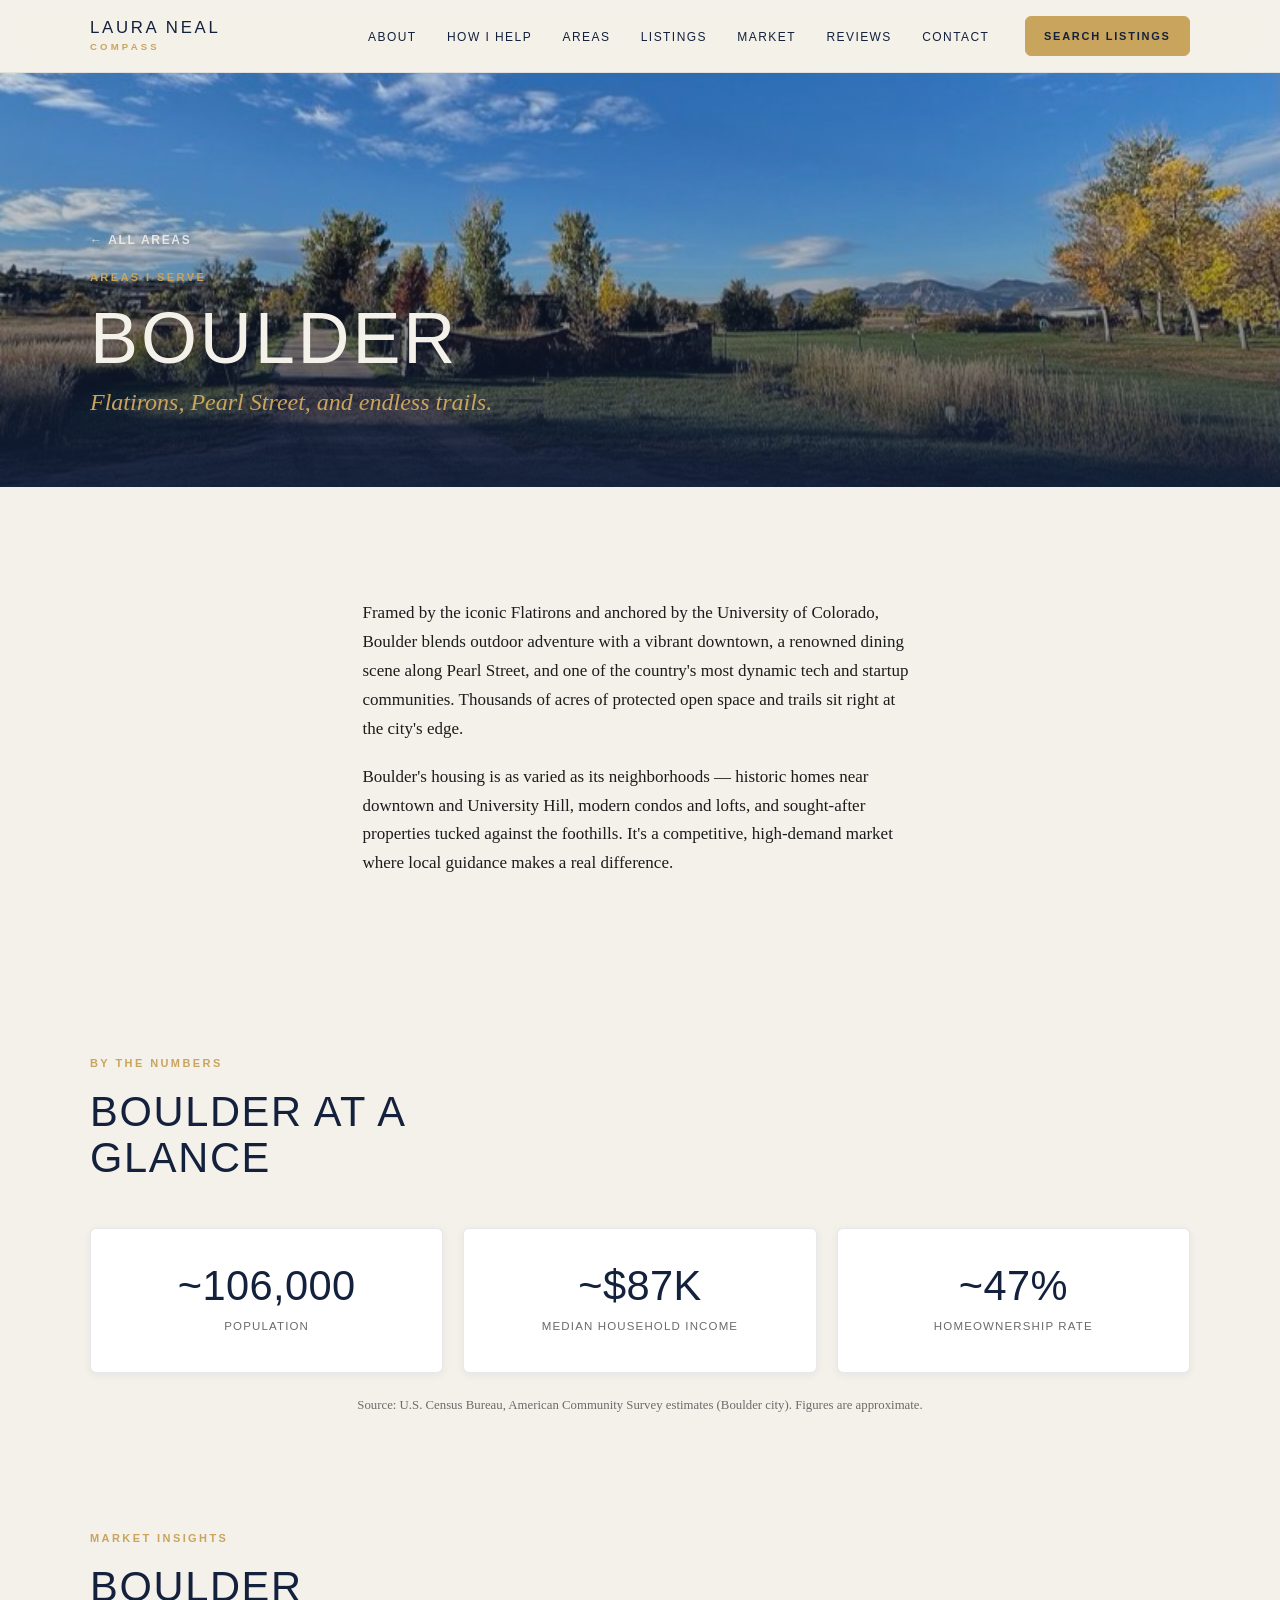
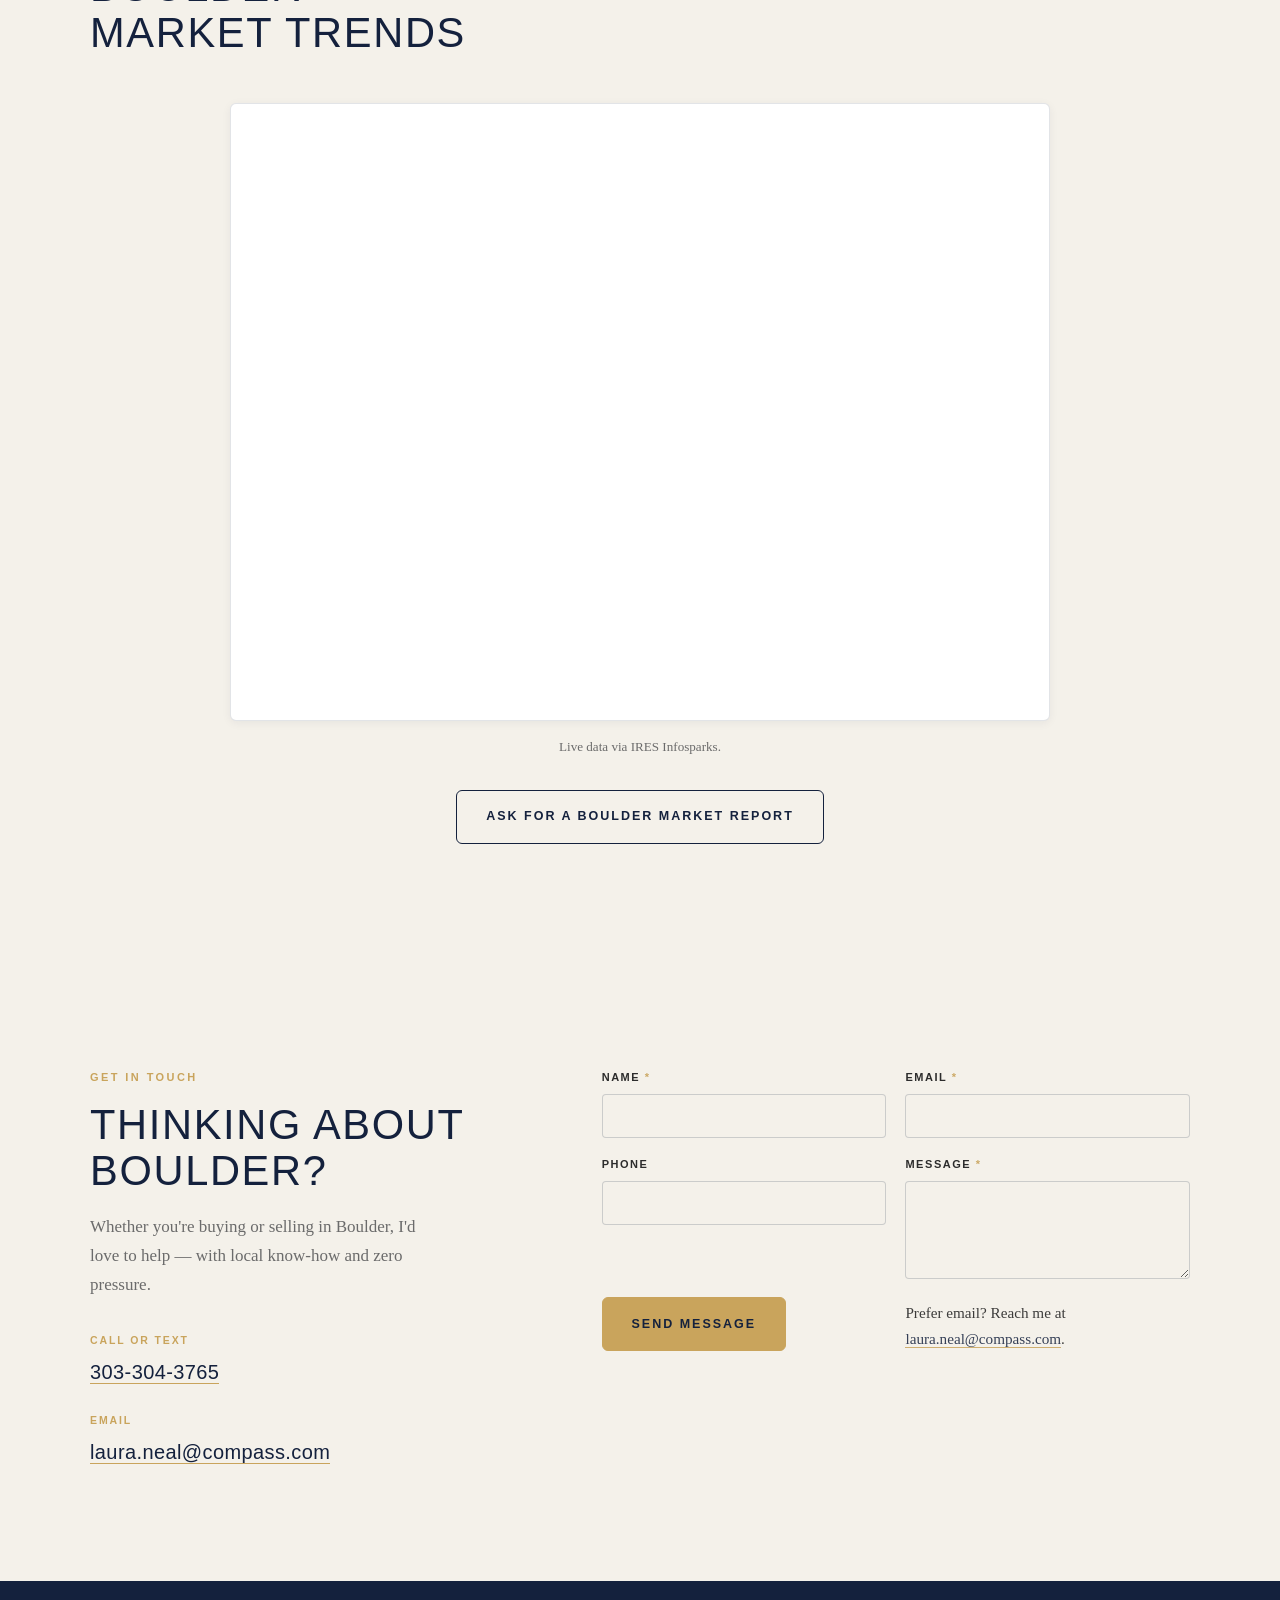
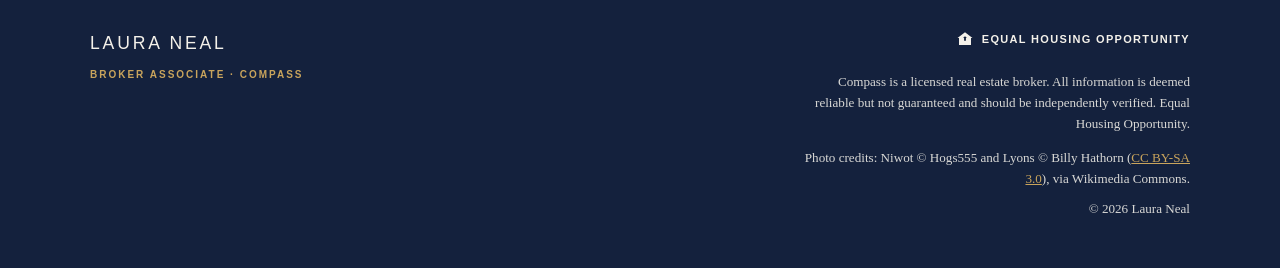
==== boulder.html @ e4d9fbd0 "feat: add Boulder/Lyons/Longmont area pages + wire cards + live charts - Niwot/Boulder/Lyons/Longmon" ====
<!DOCTYPE html>
<html lang="en">
<head>
  <meta charset="UTF-8">
  <meta name="viewport" content="width=device-width, initial-scale=1.0">
  <title>Boulder, Colorado Homes &amp; Market — Laura Neal · Compass</title>
  <meta name="description" content="Living in Boulder, CO: the Flatirons, Pearl Street, CU, and endless trails. Area overview, local stats, and market trends from Laura Neal, Broker Associate at Compass.">
  <link rel="canonical" href="https://lauranealhomes.com/boulder.html">

  <meta property="og:type" content="website">
  <meta property="og:url" content="https://lauranealhomes.com/boulder.html">
  <meta property="og:title" content="Boulder, Colorado Homes &amp; Market — Laura Neal · Compass">
  <meta property="og:description" content="Area overview, local stats, and market trends for Boulder, CO — with Laura Neal, Broker Associate at Compass.">
  <meta property="og:image" content="https://lauranealhomes.com/assets/area-boulder.jpg">
  <meta name="twitter:card" content="summary_large_image">
  <meta name="twitter:title" content="Boulder, Colorado Homes &amp; Market — Laura Neal">
  <meta name="twitter:image" content="https://lauranealhomes.com/assets/area-boulder.jpg">

  <link rel="icon" href="data:image/svg+xml,%3Csvg xmlns='http://www.w3.org/2000/svg' viewBox='0 0 32 32'%3E%3Crect width='32' height='32' rx='6' fill='%2314213d'/%3E%3Ctext x='16' y='22' font-family='Helvetica,Arial,sans-serif' font-size='15' font-weight='600' fill='%23c9a45c' text-anchor='middle'%3ELN%3C/text%3E%3C/svg%3E">
  <link rel="stylesheet" href="css/styles.css">
</head>
<body>

  <a class="skip-link" href="#main">Skip to content</a>

  <header class="site-header" id="top">
    <div class="container header-inner">
      <a href="index.html" class="wordmark" aria-label="Laura Neal — home">
        <span class="wordmark-main">Laura Neal</span>
        <span class="wordmark-sub">Compass</span>
      </a>
      <nav class="nav" id="primary-nav" aria-label="Primary">
        <ul class="nav-list">
          <li><a href="index.html#about">About</a></li>
          <li><a href="index.html#help">How I Help</a></li>
          <li><a href="index.html#areas">Areas</a></li>
          <li><a href="index.html#listings">Listings</a></li>
          <li><a href="index.html#market">Market</a></li>
          <li><a href="index.html#reviews">Reviews</a></li>
          <li><a href="#contact">Contact</a></li>
        </ul>
        <a class="btn btn-sm nav-cta" href="https://www.compass.com/agents/laura-neal/" target="_blank" rel="noopener">Search Listings</a>
      </nav>
      <button class="nav-toggle" aria-label="Menu" aria-expanded="false" aria-controls="primary-nav">
        <span class="nav-toggle-bar"></span><span class="nav-toggle-bar"></span><span class="nav-toggle-bar"></span>
      </button>
    </div>
  </header>

  <main id="main">

    <section class="area-hero">
      <img class="area-hero-photo" src="assets/area-boulder.jpg" alt="" decoding="async" fetchpriority="high">
      <div class="container area-hero-inner">
        <a class="area-back" href="index.html#areas"><span aria-hidden="true">←</span> All areas</a>
        <p class="eyebrow">Areas I Serve</p>
        <h1 class="area-title">Boulder</h1>
        <p class="area-tagline">Flatirons, Pearl Street, and endless trails.</p>
      </div>
    </section>

    <section class="section area-about">
      <div class="container area-about-inner">
        <p>Framed by the iconic Flatirons and anchored by the University of Colorado, Boulder blends outdoor adventure with a vibrant downtown, a renowned dining scene along Pearl Street, and one of the country's most dynamic tech and startup communities. Thousands of acres of protected open space and trails sit right at the city's edge.</p>
        <p>Boulder's housing is as varied as its neighborhoods — historic homes near downtown and University Hill, modern condos and lofts, and sought-after properties tucked against the foothills. It's a competitive, high-demand market where local guidance makes a real difference.</p>
      </div>
    </section>

    <section class="section area-stats-section">
      <div class="container">
        <div class="section-head reveal">
          <p class="eyebrow">By the Numbers</p>
          <h2 class="section-title">Boulder at a glance</h2>
        </div>
        <div class="area-stats reveal">
          <div class="stat-tile"><span class="stat-num">~106,000</span><span class="stat-label">Population</span></div>
          <div class="stat-tile"><span class="stat-num">~$87K</span><span class="stat-label">Median household income</span></div>
          <div class="stat-tile"><span class="stat-num">~47%</span><span class="stat-label">Homeownership rate</span></div>
        </div>
        <p class="area-source">Source: U.S. Census Bureau, American Community Survey estimates (Boulder city). Figures are approximate.</p>
      </div>
    </section>

    <section class="section market area-market">
      <div class="container">
        <div class="section-head reveal">
          <p class="eyebrow">Market Insights</p>
          <h2 class="section-title">Boulder market trends</h2>
        </div>
        <div class="market-embed reveal">
          <div class="market-frame">
            <iframe src="https://ires.stats.10kresearch.com/infoserv/s-v1/GE3i-E0o?w=800&h=600" title="Boulder market trends — IRES Infosparks" width="800" height="600" loading="lazy"></iframe>
          </div>
        </div>
        <p class="market-source">Live data via IRES Infosparks.</p>
        <div class="market-cta reveal">
          <a class="btn btn-ghost" href="#contact">Ask for a Boulder market report</a>
        </div>
      </div>
    </section>

    <section class="section contact" id="contact">
      <div class="container contact-grid">
        <div class="contact-info reveal">
          <p class="eyebrow">Get In Touch</p>
          <h2 class="section-title">Thinking about Boulder?</h2>
          <p class="contact-blurb">Whether you're buying or selling in Boulder, I'd love to help — with local know-how and zero pressure.</p>
          <ul class="contact-list">
            <li><span class="contact-label">Call or text</span><a class="contact-value" href="tel:303-304-3765">303-304-3765</a></li>
            <li><span class="contact-label">Email</span><a class="contact-value" href="mailto:laura.neal@compass.com">laura.neal@compass.com</a></li>
          </ul>
        </div>
        <form class="form contact-form reveal" action="https://api.web3forms.com/submit" method="POST" data-enhance style="--reveal-delay:120ms">
          <input type="hidden" name="access_key" value="003801b2-cacf-47a3-b7a9-e14892cac6a2">
          <input type="hidden" name="subject" value="New contact (Boulder page) — laura-neal site">
          <input type="hidden" name="from_name" value="Laura Neal Website">
          <input type="hidden" name="area" value="Boulder">
          <input type="checkbox" name="botcheck" class="hp" tabindex="-1" autocomplete="off" aria-hidden="true">
          <div class="field"><label for="c-name">Name <span class="req">*</span></label><input id="c-name" name="name" type="text" required aria-required="true" autocomplete="name"></div>
          <div class="field"><label for="c-email">Email <span class="req">*</span></label><input id="c-email" name="email" type="email" required aria-required="true" autocomplete="email"></div>
          <div class="field"><label for="c-phone">Phone</label><input id="c-phone" name="phone" type="tel" autocomplete="tel"></div>
          <div class="field"><label for="c-message">Message <span class="req">*</span></label><textarea id="c-message" name="message" rows="4" required aria-required="true"></textarea></div>
          <div class="form-foot"><button class="btn" type="submit">Send Message</button><p class="form-status" role="status" aria-live="polite"></p></div>
          <p class="form-fallback">Prefer email? Reach me at <a href="mailto:laura.neal@compass.com">laura.neal@compass.com</a>.</p>
        </form>
      </div>
    </section>

  </main>

  <footer class="site-footer">
    <div class="container footer-inner">
      <div class="footer-brand">
        <span class="footer-name">Laura Neal</span>
        <span class="footer-title">Broker Associate · Compass</span>
      </div>
      <div class="footer-meta">
        <p class="footer-disclosure">
          <span class="eho" role="img" aria-label="Equal Housing Opportunity">
            <svg viewBox="0 0 24 24" width="18" height="18" aria-hidden="true" focusable="false">
              <path fill="currentColor" d="M12 3 2 10.5h2V20h16v-9.5h2L12 3Zm0 5.2 2.6 2.6h-1.4v3.4h-2.4v-3.4H9.4L12 8.2Z"/>
            </svg>
            Equal Housing Opportunity
          </span>
        </p>
        <p class="footer-fine">Compass is a licensed real estate broker. All information is deemed reliable but not guaranteed and should be independently verified. Equal Housing Opportunity.</p>
        <p class="footer-fine footer-credit">Photo credits: Niwot © Hogs555 and Lyons © Billy Hathorn (<a href="https://creativecommons.org/licenses/by-sa/3.0/" target="_blank" rel="noopener">CC BY-SA 3.0</a>), via Wikimedia Commons.</p>
        <p class="footer-copy">© 2026 Laura Neal</p>
      </div>
    </div>
  </footer>

  <script src="js/main.js"></script>
</body>
</html>
---- css/styles.css ----
/* =====================================================================
   Laura Neal — Broker Associate, Compass
   Modern Editorial: deep navy + gold, warm cream, airy whitespace.
   Single-page stylesheet. Organized by: tokens / base / layout /
   components / sections / responsive.
   ===================================================================== */

/* ---------- TOKENS ---------- */
:root {
  --navy:#14213d; --navy-2:#2d4263; --gold:#c9a45c; --cream:#f4f1ea;
  --ink:#1c1c1c; --muted:#6b6b6b; --white:#ffffff;
  --font-head:'Helvetica Neue',Arial,sans-serif; /* headings: uppercase, light/medium */
  --font-body:Georgia,'Times New Roman',serif;    /* body + serif accents */
  --h1:clamp(2.4rem,6vw,4rem); --h2:clamp(1.8rem,4vw,2.6rem); --h3:1.25rem; --body:1.0625rem;
  --space-section:clamp(4rem,9vw,7rem); --maxw:1140px; --radius:6px;
  --header-h:72px;
  --shadow-sm:0 2px 10px rgba(20,33,61,.06);
  --shadow-md:0 18px 50px -18px rgba(20,33,61,.35);
}

/* ---------- RESET / BASE ---------- */
*,*::before,*::after { box-sizing:border-box; }
* { margin:0; }
@media (prefers-reduced-motion: no-preference) {
  html { scroll-behavior:smooth; }
}
html { scroll-padding-top:calc(var(--header-h) + 12px); }
body {
  font-family:var(--font-body);
  font-size:var(--body);
  line-height:1.7;
  color:var(--ink);
  background:var(--cream);
  -webkit-font-smoothing:antialiased;
  text-rendering:optimizeLegibility;
}
img { display:block; max-width:100%; height:auto; }
a { color:inherit; }
button { font:inherit; cursor:pointer; }

/* ---------- ACCESSIBILITY: skip link + focus ---------- */
/* Skip link: visually hidden until focused, then pinned top-left. */
.skip-link {
  position:absolute; top:.5rem; left:.5rem; z-index:1000;
  background:var(--navy); color:var(--cream);
  font-family:var(--font-head); font-size:12px; letter-spacing:.12em;
  text-transform:uppercase; font-weight:600; text-decoration:none;
  padding:.7rem 1.1rem; border-radius:var(--radius);
  border:2px solid var(--gold);
  transform:translateY(-150%); transition:transform .2s ease;
}
.skip-link:focus { transform:translateY(0); }

/* Clear, consistent focus ring on all interactive elements. */
a:focus-visible,
button:focus-visible,
input:focus-visible,
textarea:focus-visible,
.btn:focus-visible {
  outline:3px solid var(--gold);
  outline-offset:3px;
  border-radius:var(--radius);
}
/* On the navy hero/bands a gold ring can be low-contrast against gold buttons;
   keep the gold ring but add a navy inner edge for separation on light controls. */
.band input:focus-visible,
.band textarea:focus-visible { outline-offset:2px; box-shadow:0 0 0 2px var(--navy); }

/* ---------- LAYOUT HELPERS ---------- */
.container { max-width:var(--maxw); margin-inline:auto; padding-inline:1.25rem; }
.section { padding-block:var(--space-section); }
.band { background:var(--navy); color:var(--cream); }

/* ---------- TYPOGRAPHY ---------- */
.eyebrow {
  font-family:var(--font-head);
  font-size:11px; letter-spacing:.22em; text-transform:uppercase;
  color:var(--gold); font-weight:600; margin-bottom:1rem;
}
.section-title {
  font-family:var(--font-head);
  font-weight:300; line-height:1.1;
  font-size:var(--h2); letter-spacing:.04em; text-transform:uppercase;
  color:var(--navy);
}
.band .section-title { color:var(--cream); }
.section-head { max-width:46ch; margin-bottom:clamp(2rem,4vw,3rem); }

.text-link {
  font-family:var(--font-head);
  font-size:12px; letter-spacing:.14em; text-transform:uppercase;
  font-weight:600; color:var(--navy); text-decoration:none;
  display:inline-flex; align-items:center; gap:.5rem;
  border-bottom:1px solid var(--gold); padding-bottom:3px;
  transition:gap .25s ease, color .25s ease;
}
.text-link:hover { gap:.85rem; color:var(--gold); }
.band .text-link { color:var(--cream); border-bottom-color:var(--cream); }

/* ---------- BUTTONS ---------- */
.btn {
  display:inline-block;
  font-family:var(--font-head);
  font-size:12.5px; letter-spacing:.16em; text-transform:uppercase; font-weight:600;
  background:var(--gold); color:var(--navy);
  padding:.95rem 1.8rem; border:1px solid var(--gold);
  border-radius:var(--radius); text-decoration:none;
  transition:transform .2s ease, box-shadow .25s ease, background .25s ease;
}
.btn:hover { transform:translateY(-2px); box-shadow:0 12px 28px -10px rgba(201,164,92,.6); }
.btn-sm { padding:.6rem 1.15rem; font-size:11px; }
.btn-ghost {
  background:transparent; color:var(--navy); border:1px solid var(--navy);
}
.btn-ghost:hover { background:var(--navy); color:var(--cream); box-shadow:none; }
.btn-ghost-light { color:var(--cream); border-color:rgba(244,241,234,.55); }
.btn-ghost-light:hover { background:var(--cream); color:var(--navy); border-color:var(--cream); }

/* ---------- MEDIA PLACEHOLDERS ---------- */
/* Tasteful navy/gold gradient blocks with a label; swap for real <img>.
   Containers below carry explicit aspect-ratio (hero is inset:0; portrait 4/5;
   listing 3/2) so swapped-in images inherit dimensions and cause no layout shift.
   When adding real below-the-fold imgs (headshot, listing photos), include
   loading="lazy" decoding="async" plus width/height (or rely on these ratios).
   The hero image is above the fold — leave it eager (no lazy). */
.media-label {
  font-family:var(--font-head);
  font-size:10.5px; letter-spacing:.2em; text-transform:uppercase;
  color:rgba(244,241,234,.65);
}
.hero-media, .portrait-placeholder, .listing-media {
  background:
    radial-gradient(120% 120% at 80% 0%, rgba(201,164,92,.28), transparent 55%),
    linear-gradient(150deg, var(--navy) 0%, var(--navy-2) 100%);
  display:flex; align-items:center; justify-content:center;
  position:relative; overflow:hidden;
}
/* subtle grid texture on placeholders */
.hero-media::after, .portrait-placeholder::after, .listing-media::after {
  content:""; position:absolute; inset:0; opacity:.5;
  background-image:
    linear-gradient(rgba(244,241,234,.045) 1px, transparent 1px),
    linear-gradient(90deg, rgba(244,241,234,.045) 1px, transparent 1px);
  background-size:42px 42px;
  pointer-events:none;
}

/* =====================================================================
   HEADER / NAV
   ===================================================================== */
.site-header {
  position:sticky; top:0; z-index:100;
  background:rgba(244,241,234,.88);
  backdrop-filter:saturate(140%) blur(10px);
  border-bottom:1px solid rgba(20,33,61,.08);
}
.header-inner {
  display:flex; align-items:center; justify-content:space-between;
  min-height:var(--header-h);
}
.wordmark { text-decoration:none; display:flex; flex-direction:column; line-height:1; }
.wordmark-main {
  font-family:var(--font-head); font-weight:500;
  letter-spacing:.16em; text-transform:uppercase; color:var(--navy);
  font-size:1.05rem;
}
.wordmark-sub {
  font-family:var(--font-head); font-size:9.5px; letter-spacing:.34em;
  text-transform:uppercase; color:var(--gold); margin-top:5px; font-weight:600;
}
.nav { display:flex; align-items:center; gap:2.2rem; }
.nav-list { list-style:none; display:flex; gap:1.9rem; padding:0; }
.nav-list a {
  font-family:var(--font-head);
  font-size:12px; letter-spacing:.12em; text-transform:uppercase; font-weight:500;
  color:var(--navy); text-decoration:none; position:relative; padding-bottom:4px;
}
.nav-list a::after {
  content:""; position:absolute; left:0; bottom:0; height:1.5px; width:0;
  background:var(--gold); transition:width .28s ease;
}
.nav-list a:hover::after { width:100%; }

.nav-toggle {
  display:none; background:none; border:0; padding:8px;
  width:42px; height:42px; flex-direction:column; gap:5px;
  align-items:center; justify-content:center;
}
.nav-toggle-bar {
  display:block; width:24px; height:2px; background:var(--navy);
  transition:transform .3s ease, opacity .2s ease;
}
.nav-toggle[aria-expanded="true"] .nav-toggle-bar:nth-child(1) { transform:translateY(7px) rotate(45deg); }
.nav-toggle[aria-expanded="true"] .nav-toggle-bar:nth-child(2) { opacity:0; }
.nav-toggle[aria-expanded="true"] .nav-toggle-bar:nth-child(3) { transform:translateY(-7px) rotate(-45deg); }

/* =====================================================================
   HERO
   ===================================================================== */
.hero {
  position:relative; min-height:80vh;
  display:grid; grid-template-columns:minmax(0,1fr); align-items:center; /* full-width column → copy aligns to the site gutter */
  background:var(--navy); color:var(--cream); overflow:hidden;
}
.hero-media { position:absolute; inset:0; }
.hero-media .media-label { position:absolute; bottom:1.25rem; right:1.5rem; }
.hero-photo { position:absolute; inset:0; width:100%; height:100%; object-fit:cover; }
.hero::before { /* readability overlay: dark band on the left behind the text, fading
                   to clear on the right so the photo shows; subtle base for the scroll cue. */
  content:""; position:absolute; inset:0; z-index:1;
  background:
    linear-gradient(0deg, rgba(20,33,61,.40) 0%, rgba(20,33,61,0) 26%),
    linear-gradient(90deg, rgba(20,33,61,.84) 0%, rgba(20,33,61,.56) 30%, rgba(20,33,61,.20) 58%, rgba(20,33,61,0) 86%);
}
/* Full-width centered container (aligns hero copy to the same left gutter as the
   rest of the site); the copy itself is capped and left-aligned. */
.hero-inner { position:relative; z-index:2; width:100%; padding-block:clamp(5rem,12vh,8rem); }
.hero-inner > * { max-width:600px; }
.hero-title {
  font-family:var(--font-head); font-weight:300;
  font-size:var(--h1); letter-spacing:.05em; text-transform:uppercase;
  line-height:1; margin:.4rem 0 1.4rem;
}
.hero-tagline {
  font-family:var(--font-body); font-style:italic;
  font-size:clamp(1.25rem,2.6vw,1.7rem); color:var(--gold);
  line-height:1.35; max-width:30ch; position:relative; padding-top:1.4rem;
}
.hero-tagline::before {
  content:""; position:absolute; top:0; left:0; width:56px; height:2px; background:var(--gold);
}
.hero-sub { margin:1.5rem 0 2.4rem; max-width:48ch; color:rgba(244,241,234,.86); }
.hero-actions { display:flex; flex-wrap:wrap; gap:1rem; }

/* =====================================================================
   ABOUT
   ===================================================================== */
.about-grid {
  display:grid; grid-template-columns:0.85fr 1.15fr; gap:clamp(2rem,6vw,5rem);
  align-items:center;
}
.about-portrait { position:relative; }
.portrait-placeholder {
  aspect-ratio:4/5; width:100%; border-radius:var(--radius);
}
.portrait-placeholder .media-label { position:relative; z-index:1; }
.portrait-photo { display:block; aspect-ratio:4/5; width:100%; object-fit:cover; object-position:center top; border-radius:var(--radius); }
/* gold frame accent */
.about-portrait::before {
  content:""; position:absolute; inset:auto -14px -14px auto;
  width:60%; height:60%; border:1px solid var(--gold); border-radius:var(--radius);
  z-index:-1;
}
.about-text p:not(.eyebrow) { color:var(--ink); max-width:60ch; margin-top:1.2rem; }
.about-text .section-title { margin-bottom:.6rem; }

/* =====================================================================
   HOW I HELP
   ===================================================================== */
.help-grid {
  display:grid; grid-template-columns:repeat(2,1fr); gap:1.5rem;
}
.help-card {
  background:var(--white); border:1px solid rgba(20,33,61,.08);
  border-radius:var(--radius); padding:clamp(2rem,4vw,3rem);
  position:relative; box-shadow:var(--shadow-sm);
  transition:transform .25s ease, box-shadow .3s ease;
  border-top:3px solid var(--gold);
}
.help-card:hover { transform:translateY(-4px); box-shadow:var(--shadow-md); }
.help-num {
  font-family:var(--font-head); font-size:13px; letter-spacing:.2em;
  color:var(--gold); font-weight:700;
}
.help-card-title {
  font-family:var(--font-head); font-weight:400; font-size:1.4rem;
  letter-spacing:.05em; text-transform:uppercase; color:var(--navy);
  margin:.6rem 0 .9rem;
}
.help-card p { color:var(--muted); margin-bottom:1.6rem; }

/* =====================================================================
   FEATURED LISTINGS
   ===================================================================== */
.listing-card {
  background:var(--white); border-radius:var(--radius); overflow:hidden;
  border:1px solid rgba(20,33,61,.08); box-shadow:var(--shadow-sm);
  transition:transform .25s ease, box-shadow .3s ease;
}
.listing-card:hover { transform:translateY(-6px); box-shadow:var(--shadow-md); }
.listing-media { aspect-ratio:3/2; width:100%; }
.listing-media img { position:absolute; inset:0; width:100%; height:100%; object-fit:cover; }
.listing-media .listing-tag {
  position:absolute; top:1rem; left:1rem; z-index:1;
  font-family:var(--font-head); font-size:10px; letter-spacing:.16em;
  text-transform:uppercase; font-weight:600;
  background:var(--gold); color:var(--navy);
  padding:.35rem .7rem; border-radius:3px;
}
.listing-body { padding:1.6rem 1.6rem 1.9rem; }
.listing-price {
  font-family:var(--font-head); font-weight:500; font-size:1.5rem;
  color:var(--navy); letter-spacing:.02em;
}
.listing-address { color:var(--muted); margin:.3rem 0 .55rem; }
.listing-specs {
  font-family:var(--font-head); font-size:11.5px; letter-spacing:.1em;
  text-transform:uppercase; color:var(--navy); font-weight:500; margin-bottom:.55rem;
}
.listing-note { color:var(--muted); font-size:.95rem; margin-bottom:1.3rem; }
.listings-cta { text-align:center; margin-top:3rem; }

/* =====================================================================
   MARKET INSIGHTS
   ===================================================================== */
/* Frame holding the live Infosparks iframe. Native chart is 800x600 (4:3);
   it caps at that on desktop and scales down proportionally on smaller screens. */
.market-embed {
  max-width:820px; margin-inline:auto; padding:8px;
  border:1px solid rgba(20,33,61,.12); border-radius:var(--radius);
  background:var(--white); box-shadow:var(--shadow-sm);
}
/* Holds the fixed-size chart and reserves a 4:3 box; JS scales the iframe to fit. */
.market-frame {
  position:relative; width:100%; max-width:800px; margin-inline:auto;
  aspect-ratio:4 / 3; overflow:hidden;
}
.market-frame iframe {
  position:absolute; top:0; left:0; width:800px; height:600px; border:0;
  transform-origin:top left;
}
.market-source {
  text-align:center; color:var(--muted); font-size:.82rem; margin-top:.9rem;
}
.market-cta { text-align:center; margin-top:2rem; }

/* =====================================================================
   VALUATION BAND
   ===================================================================== */
.valuation-inner {
  display:grid; grid-template-columns:1fr 1fr; gap:clamp(2.5rem,6vw,5rem);
  align-items:start;
}
.valuation-head { max-width:42ch; }
.valuation-lead { color:rgba(244,241,234,.85); margin-top:1.2rem; }

/* ---------- FORMS (shared) ---------- */
.form { display:grid; grid-template-columns:1fr 1fr; gap:1.1rem 1.2rem; }
.field { display:flex; flex-direction:column; gap:.45rem; }
.field-full { grid-column:1 / -1; }
.field label {
  font-family:var(--font-head); font-size:11px; letter-spacing:.14em;
  text-transform:uppercase; font-weight:600; color:inherit; opacity:.92;
}
.field .req { color:var(--gold); }
.field input, .field textarea {
  font-family:var(--font-body); font-size:1rem; color:var(--ink);
  background:var(--cream); border:1px solid rgba(20,33,61,.18);
  border-radius:4px; padding:.75rem .85rem; width:100%;
  transition:border-color .2s ease, box-shadow .2s ease;
}
.band .field input, .band .field textarea {
  background:rgba(244,241,234,.96);
}
.field input:focus, .field textarea:focus {
  outline:none; border-color:var(--gold);
  box-shadow:0 0 0 3px rgba(201,164,92,.25);
}
.field textarea { resize:vertical; }
.form-foot { display:flex; align-items:center; gap:1.2rem; flex-wrap:wrap; }
.hp { position:absolute !important; left:-9999px !important; width:1px; height:1px; overflow:hidden; } /* spam honeypot — keep off-screen */
.footer-credit { font-size:.72rem; margin-top:.5rem; }
.footer-credit a { color:var(--gold); text-decoration:underline; }
.form-status { font-style:italic; color:inherit; opacity:.9; }
.form-fallback { font-size:.95rem; opacity:.85; margin-top:.2rem; }
.form-fallback a { color:var(--gold); }
.contact-form .form-fallback a { color:var(--navy); border-bottom:1px solid var(--gold); text-decoration:none; }

/* =====================================================================
   REVIEWS
   ===================================================================== */
.reviews { background:var(--white); }
.reviews-list { list-style:none; padding:0; display:grid; gap:1.5rem;
  grid-template-columns:repeat(auto-fit, minmax(320px,1fr)); }
.review-card {
  background:var(--cream); border-radius:var(--radius);
  padding:clamp(2rem,4vw,3rem); border-left:3px solid var(--gold);
  position:relative;
}
.review-card::before {
  content:"\201C"; position:absolute; top:-.1em; right:.4rem;
  font-family:Georgia,serif; font-size:6rem; color:rgba(201,164,92,.25); line-height:1;
}
.stars { color:var(--gold); font-size:1.05rem; letter-spacing:.18em; margin-bottom:1.2rem; }
.review-quote {
  font-family:var(--font-body); font-style:italic; font-size:1.2rem;
  line-height:1.6; color:var(--navy); max-width:54ch;
}
.review-author {
  font-family:var(--font-head); font-size:12px; letter-spacing:.12em;
  text-transform:uppercase; font-weight:600; color:var(--ink); margin-top:1.4rem;
}
.review-role { color:var(--muted); font-weight:400; letter-spacing:.08em; }
.reviews-cta { margin-top:2.5rem; }

/* =====================================================================
   CONTACT
   ===================================================================== */
.contact { background:var(--cream); }
.contact-grid {
  display:grid; grid-template-columns:0.85fr 1.15fr; gap:clamp(2.5rem,6vw,5rem);
  align-items:start;
}
.contact-blurb { color:var(--muted); margin:1.2rem 0 2rem; max-width:40ch; }
.contact-list { list-style:none; padding:0; display:grid; gap:1.4rem; }
.contact-label {
  display:block; font-family:var(--font-head); font-size:10.5px;
  letter-spacing:.18em; text-transform:uppercase; color:var(--gold);
  font-weight:600; margin-bottom:.35rem;
}
.contact-value {
  font-family:var(--font-head); font-size:1.25rem; letter-spacing:.02em;
  color:var(--navy); text-decoration:none; font-weight:400;
  border-bottom:1px solid var(--gold);
}
.contact-value:hover { color:var(--gold); }

/* =====================================================================
   FOOTER
   ===================================================================== */
.site-footer { background:var(--navy); color:var(--cream); padding-block:3rem; }
.footer-inner {
  display:flex; justify-content:space-between; gap:2rem; flex-wrap:wrap;
  align-items:flex-start;
}
.footer-name {
  display:block; font-family:var(--font-head); font-weight:500;
  letter-spacing:.16em; text-transform:uppercase; font-size:1.1rem;
}
.footer-title {
  font-family:var(--font-head); font-size:10px; letter-spacing:.2em;
  text-transform:uppercase; color:var(--gold); font-weight:600;
}
.footer-meta { max-width:46ch; text-align:right; }
.eho {
  display:inline-flex; align-items:center; gap:.5rem; color:var(--cream);
  font-family:var(--font-head); font-size:11px; letter-spacing:.12em;
  text-transform:uppercase; font-weight:600;
}
/* Opacity bumped to .88 so cream-on-navy fine print clears WCAG AA at this size. */
.footer-fine { font-size:.82rem; color:rgba(244,241,234,.88); line-height:1.6; margin-top:.8rem; }
.footer-copy { font-size:.82rem; color:rgba(244,241,234,.88); margin-top:.6rem; }

/* =====================================================================
   AREA PAGES (niwot.html, boulder.html, lyons.html, longmont.html)
   ===================================================================== */
.area-hero {
  position:relative; min-height:46vh; display:grid; align-items:end;
  background:var(--navy); color:var(--cream); overflow:hidden;
}
.area-hero-photo { position:absolute; inset:0; width:100%; height:100%; object-fit:cover; }
.area-hero::before {
  content:""; position:absolute; inset:0; z-index:1;
  background:linear-gradient(0deg, rgba(20,33,61,.85) 0%, rgba(20,33,61,.32) 55%, rgba(20,33,61,.15) 100%);
}
.area-hero-inner { position:relative; z-index:2; width:100%; padding-block:clamp(2.5rem,6vw,4rem); }
.area-back {
  display:inline-block; margin-bottom:1.1rem; text-decoration:none;
  font-family:var(--font-head); font-size:12px; letter-spacing:.14em; text-transform:uppercase;
  font-weight:600; color:rgba(244,241,234,.85);
}
.area-back:hover { color:var(--gold); }
.area-title {
  font-family:var(--font-head); font-weight:300; line-height:1;
  font-size:clamp(2.6rem,7vw,4.5rem); letter-spacing:.04em; text-transform:uppercase;
  margin:.2rem 0 .5rem;
}
.area-tagline { font-family:var(--font-body); font-style:italic; font-size:clamp(1.1rem,2.4vw,1.5rem); color:var(--gold); }

.area-about-inner { max-width:70ch; }
.area-about-inner p { margin-bottom:1.2rem; }
.area-about-inner p:last-child { margin-bottom:0; }

.area-stats-section { padding-top:clamp(2.5rem,6vw,4rem); }
.area-stats {
  display:grid; grid-template-columns:repeat(3, 1fr); gap:1.25rem;
}
.stat-tile {
  background:var(--white); border:1px solid rgba(20,33,61,.10); border-radius:var(--radius);
  box-shadow:var(--shadow-sm); padding:clamp(1.5rem,3vw,2.2rem); text-align:center;
}
.stat-num {
  display:block; font-family:var(--font-head); font-weight:500; color:var(--navy);
  font-size:clamp(1.9rem,4vw,2.6rem); letter-spacing:.01em; line-height:1;
}
.stat-label {
  display:block; margin-top:.7rem; color:var(--muted);
  font-family:var(--font-head); font-size:11.5px; letter-spacing:.1em; text-transform:uppercase;
}
.area-source { margin-top:1.4rem; text-align:center; color:var(--muted); font-size:.8rem; }
.area-market { padding-top:0; }

/* Per-area market chart placeholder (until the Infosparks iframe is added) */
.chart-placeholder {
  display:flex; flex-direction:column; align-items:center; justify-content:center;
  text-align:center; gap:.4rem; padding:clamp(2.5rem,6vw,4rem) 1.5rem;
}
.chart-placeholder .market-chart { width:min(380px,75%); height:auto; opacity:.9; margin-bottom:.6rem; }
.chart-placeholder-label {
  font-family:var(--font-head); text-transform:uppercase; letter-spacing:.12em;
  font-size:12.5px; font-weight:600; color:var(--navy);
}
.chart-placeholder-note { color:var(--muted); font-size:.92rem; }

/* =====================================================================
   RESPONSIVE
   ===================================================================== */
@media (max-width:900px) {
  .about-grid, .contact-grid { grid-template-columns:1fr; }
  .valuation-inner { grid-template-columns:1fr; }
  .about-portrait { max-width:420px; }
}

@media (max-width:800px) {
  .nav {
    position:absolute; top:var(--header-h); left:0; right:0;
    flex-direction:column; align-items:stretch; gap:0;
    background:var(--cream); border-bottom:1px solid rgba(20,33,61,.1);
    box-shadow:var(--shadow-md);
    max-height:0; overflow:hidden; opacity:0; visibility:hidden;
    transition:max-height .35s ease, opacity .25s ease, visibility .25s;
  }
  .nav.open { max-height:80vh; opacity:1; visibility:visible; }
  .nav-list { flex-direction:column; gap:0; }
  .nav-list li { border-top:1px solid rgba(20,33,61,.08); }
  .nav-list a { display:block; padding:1.05rem 1.25rem; }
  .nav-list a::after { display:none; }
  .nav-cta { margin:1rem 1.25rem 1.4rem; text-align:center; }
  .nav-toggle { display:flex; }
}

@media (max-width:640px) {
  .help-grid { grid-template-columns:1fr; }
  .form { grid-template-columns:1fr; }
  .footer-inner { flex-direction:column; }
  .footer-meta { text-align:left; }
  .hero-actions .btn { flex:1 1 auto; text-align:center; }
  .area-stats { grid-template-columns:1fr; }
}

/* =====================================================================
   AREAS I SERVE  (static layout — motion lives in the MOTION block below)
   ===================================================================== */
.areas-grid {
  display:grid; grid-template-columns:repeat(4, 1fr); gap:1.25rem;
}
.area-card {
  position:relative; display:block; aspect-ratio:3/4;
  border-radius:var(--radius); overflow:hidden; text-decoration:none;
  /* navy/gold gradient placeholder, consistent with .hero-media etc. */
  background:
    radial-gradient(120% 120% at 80% 0%, rgba(201,164,92,.30), transparent 55%),
    linear-gradient(150deg, var(--navy) 0%, var(--navy-2) 100%);
  box-shadow:var(--shadow-sm);
}
/* photo fills the card; gradient above shows through only if it fails to load */
.area-photo {
  position:absolute; inset:0; width:100%; height:100%; object-fit:cover;
  z-index:0; transition:transform .5s ease;
}
.area-card:hover .area-photo,
.area-card:focus-visible .area-photo { transform:scale(1.05); }
/* permanent bottom scrim so the area name stays readable over any photo */
.area-card::after {
  content:""; position:absolute; inset:0; z-index:1; pointer-events:none;
  background:linear-gradient(180deg, rgba(20,33,61,0) 42%, rgba(20,33,61,.78) 100%);
}
.area-name {
  position:absolute; left:1.1rem; bottom:1.1rem; z-index:3;
  font-family:var(--font-head); font-weight:400; font-size:1.35rem;
  letter-spacing:.06em; text-transform:uppercase; color:var(--cream);
}
.area-overlay {
  position:absolute; inset:0; z-index:2;
  display:flex; align-items:center; justify-content:center;
  background:linear-gradient(180deg, rgba(20,33,61,.10) 0%, rgba(20,33,61,.78) 100%);
  opacity:0; transition:opacity .35s ease;
}
.area-explore {
  font-family:var(--font-head); font-size:12px; letter-spacing:.18em;
  text-transform:uppercase; font-weight:600; color:var(--gold);
  border:1px solid var(--gold); padding:.6rem 1.1rem; border-radius:var(--radius);
  transform:translateY(8px); transition:transform .35s ease;
}
.area-card:hover .area-overlay,
.area-card:focus-visible .area-overlay { opacity:1; }
.area-card:hover .area-explore,
.area-card:focus-visible .area-explore { transform:translateY(0); }

/* =====================================================================
   FEATURED LISTINGS — CAROUSEL
   Base styles (no motion). .is-carousel is added by JS only when 2+ slides.
   With a single slide the track behaves like the original single card.
   ===================================================================== */
.carousel { position:relative; }
.carousel-viewport { overflow:hidden; }
.carousel-track {
  display:grid; grid-auto-flow:column;
  grid-auto-columns:minmax(320px, 1fr);
  gap:1.75rem;
}
/* Single-slide / no-JS fallback: one centered card, capped width like a grid cell */
.carousel:not(.is-carousel) .carousel-track {
  grid-auto-columns:minmax(0, 1fr);
}
/* When carousel is active, each slide fills the viewport and we slide via transform */
.carousel.is-carousel .carousel-track {
  grid-auto-columns:100%;
  gap:0;
  transform:translateX(calc(var(--slide-index, 0) * -100%));
}
.carousel.is-carousel .listing-card { margin-inline:auto; max-width:520px; }

.carousel-arrow {
  position:absolute; top:38%; transform:translateY(-50%); z-index:3;
  width:46px; height:46px; border-radius:50%;
  background:var(--cream); border:1px solid rgba(20,33,61,.18);
  color:var(--navy); font-size:1.6rem; line-height:1;
  display:flex; align-items:center; justify-content:center;
  box-shadow:var(--shadow-sm);
}
.carousel-arrow:hover { background:var(--navy); color:var(--cream); border-color:var(--navy); }
.carousel-prev { left:6px; }
.carousel-next { right:6px; }
.carousel-arrow[hidden] { display:none; }

.carousel-dots {
  display:flex; justify-content:center; gap:.6rem; margin-top:1.6rem;
}
.carousel-dots[hidden] { display:none; }
.carousel-dot {
  width:9px; height:9px; padding:0; border-radius:50%;
  background:rgba(20,33,61,.22); border:0;
}
.carousel-dot[aria-selected="true"] { background:var(--gold); }

/* ---------- Listing card hover overlay + image zoom ---------- */
.listing-overlay {
  position:absolute; inset:0; z-index:2;
  display:flex; align-items:center; justify-content:center;
  background:linear-gradient(180deg, rgba(20,33,61,.05) 0%, rgba(20,33,61,.55) 100%);
  opacity:0; transition:opacity .35s ease;
}
.listing-overlay-btn {
  font-family:var(--font-head); font-size:11.5px; letter-spacing:.16em;
  text-transform:uppercase; font-weight:600; color:var(--navy);
  background:var(--gold); padding:.7rem 1.3rem; border-radius:var(--radius);
}
/* Overlay is enhancement only; the real .listing-link below remains keyboard-reachable */
.listing-card:hover .listing-overlay,
.listing-card:focus-within .listing-overlay { opacity:1; }

/* =====================================================================
   MOTION — ALL gated under prefers-reduced-motion: no-preference.
   When reduced motion is set, NONE of this applies, so .reveal / hero
   text / scroll cue stay fully visible & static.
   ===================================================================== */
@media (prefers-reduced-motion: no-preference) {

  /* ---------- Hero: Ken-Burns drift ---------- */
  .hero-media {
    animation:kenburns 22s ease-in-out alternate infinite;
    transform-origin:60% 40%;
    will-change:transform;
  }
  @keyframes kenburns {
    from { transform:scale(1) translate3d(0,0,0); }
    to   { transform:scale(1.08) translate3d(-1.5%, -1%, 0); }
  }

  /* ---------- Hero: staggered text load-in ---------- */
  .hero-anim {
    opacity:0; transform:translateY(14px);
    transition:opacity .7s ease, transform .7s ease;
  }
  body.loaded .hero-anim { opacity:1; transform:none; }
  body.loaded .hero-anim:nth-child(1) { transition-delay:.05s; }
  body.loaded .hero-anim:nth-child(2) { transition-delay:.18s; }
  body.loaded .hero-anim:nth-child(3) { transition-delay:.31s; }
  body.loaded .hero-anim:nth-child(4) { transition-delay:.44s; }
  body.loaded .hero-anim:nth-child(5) { transition-delay:.57s; }

  /* ---------- Scroll cue ---------- */
  .scroll-cue { animation:cue-bob 2.2s ease-in-out infinite; }
  @keyframes cue-bob {
    0%,100% { transform:translate(-50%, 0); }
    50%     { transform:translate(-50%, 8px); }
  }
  /* hidden once user scrolls (body.scrolled-cue set in JS) */
  body.scrolled-cue .scroll-cue { opacity:0; pointer-events:none; }

  /* ---------- Scroll-reveal ---------- */
  .reveal {
    opacity:0; transform:translateY(18px);
    transition:opacity .6s ease, transform .6s ease;
    transition-delay:var(--reveal-delay, 0s);
  }
  .reveal.in-view { opacity:1; transform:none; }

  /* ---------- Listing image zoom on hover ---------- */
  .listing-media { transition:transform .5s ease; }
  .listing-card:hover .listing-media,
  .listing-card:focus-within .listing-media { transform:scale(1.04); }

  /* ---------- Carousel slide transition ---------- */
  .carousel.is-carousel .carousel-track { transition:transform .5s ease; }
}

/* =====================================================================
   SCROLL CUE (static layout — visible & usable with motion off)
   ===================================================================== */
.scroll-cue {
  position:absolute; left:50%; bottom:1.6rem; transform:translateX(-50%);
  z-index:3; display:flex; flex-direction:column; align-items:center; gap:.5rem;
  text-decoration:none; color:var(--cream); opacity:.85;
  transition:opacity .4s ease;
}
.scroll-cue:hover { opacity:1; }
.scroll-cue-label {
  font-family:var(--font-head); font-size:9.5px; letter-spacing:.28em;
  text-transform:uppercase; font-weight:600; color:var(--gold);
}
.scroll-cue-chevron {
  width:14px; height:14px; border-right:2px solid var(--cream);
  border-bottom:2px solid var(--cream); transform:rotate(45deg);
}

/* =====================================================================
   STICKY HEADER — scrolled state
   ===================================================================== */
.site-header { transition:background .3s ease, box-shadow .3s ease, border-color .3s ease; }
.header-inner { transition:min-height .3s ease; }
.site-header.scrolled {
  background:rgba(244,241,234,.97);
  box-shadow:0 6px 24px -14px rgba(20,33,61,.45);
  border-bottom-color:rgba(20,33,61,.06);
}
.site-header.scrolled .header-inner { min-height:60px; }

/* =====================================================================
   AREAS — responsive
   ===================================================================== */
@media (max-width:780px) {
  .areas-grid { grid-template-columns:repeat(2, 1fr); }
}
@media (max-width:420px) {
  .areas-grid { grid-template-columns:1fr; }
  .area-card { aspect-ratio:16/9; }
}
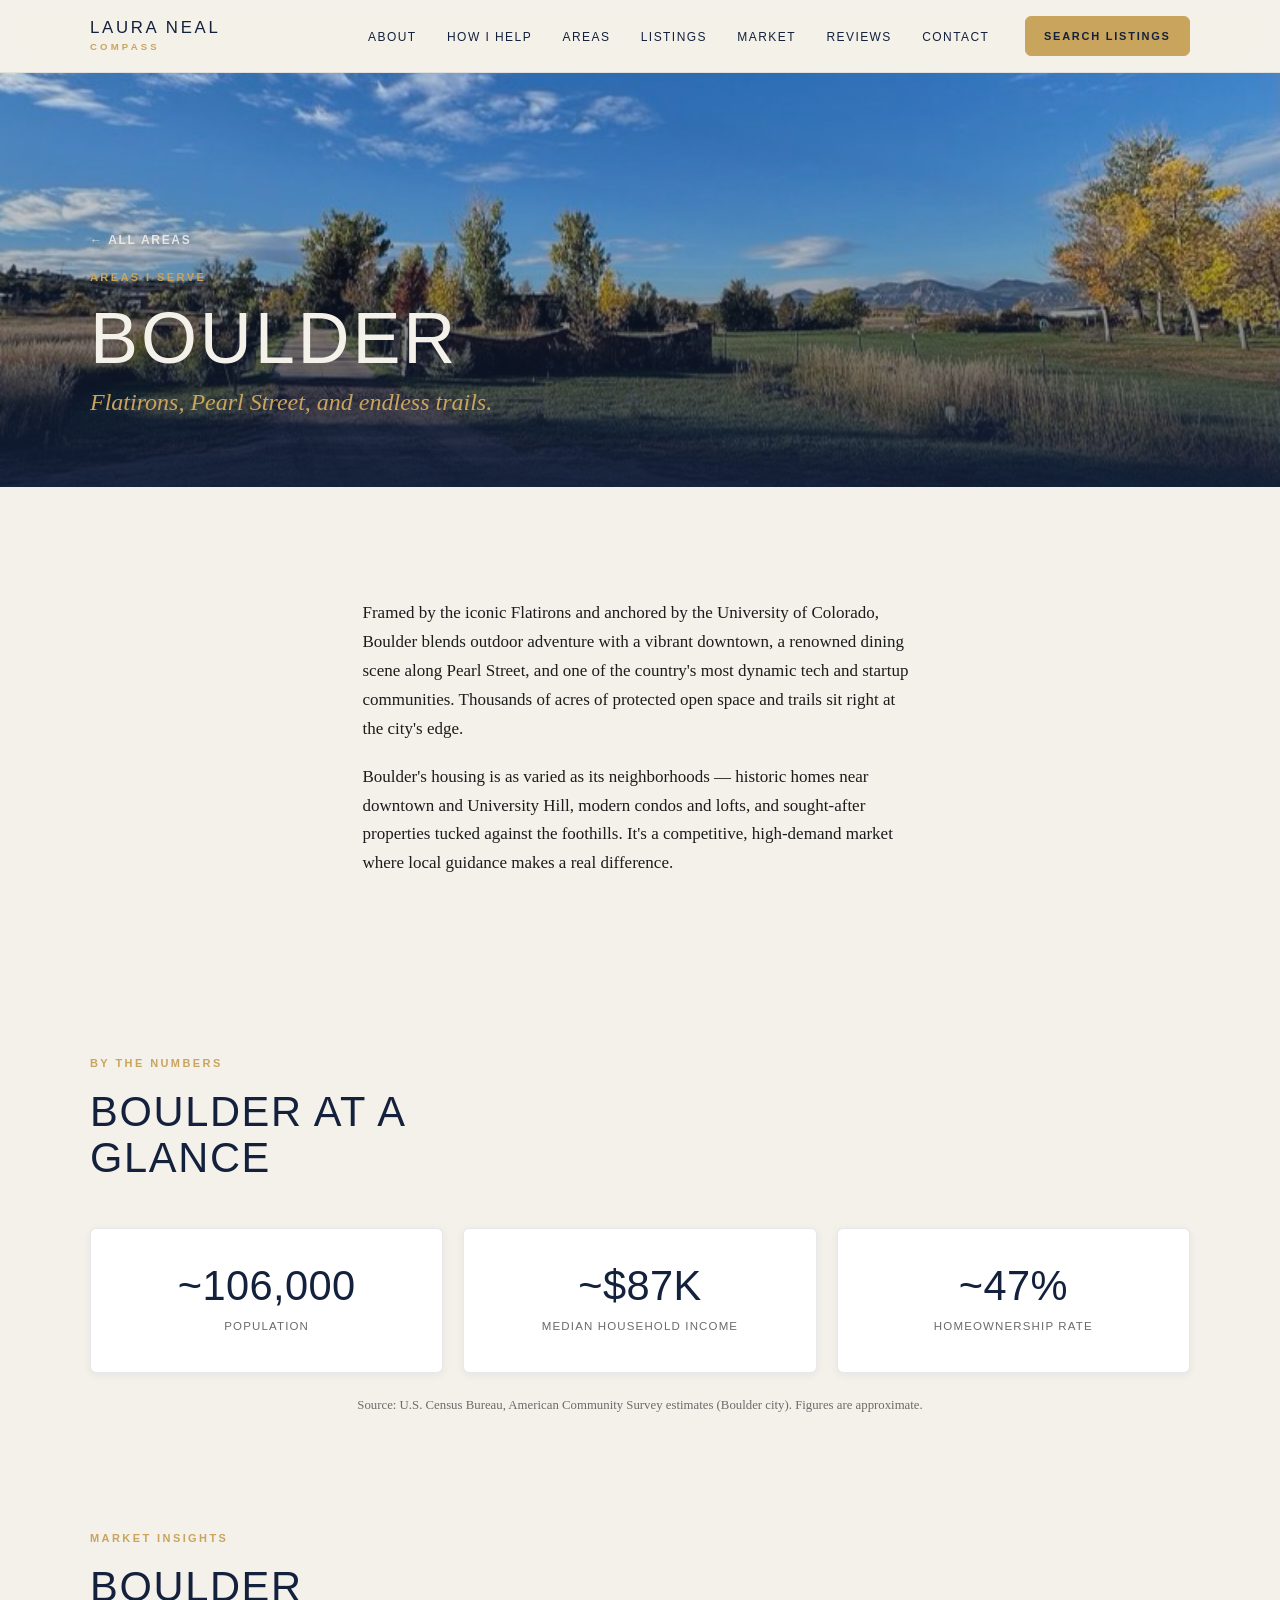
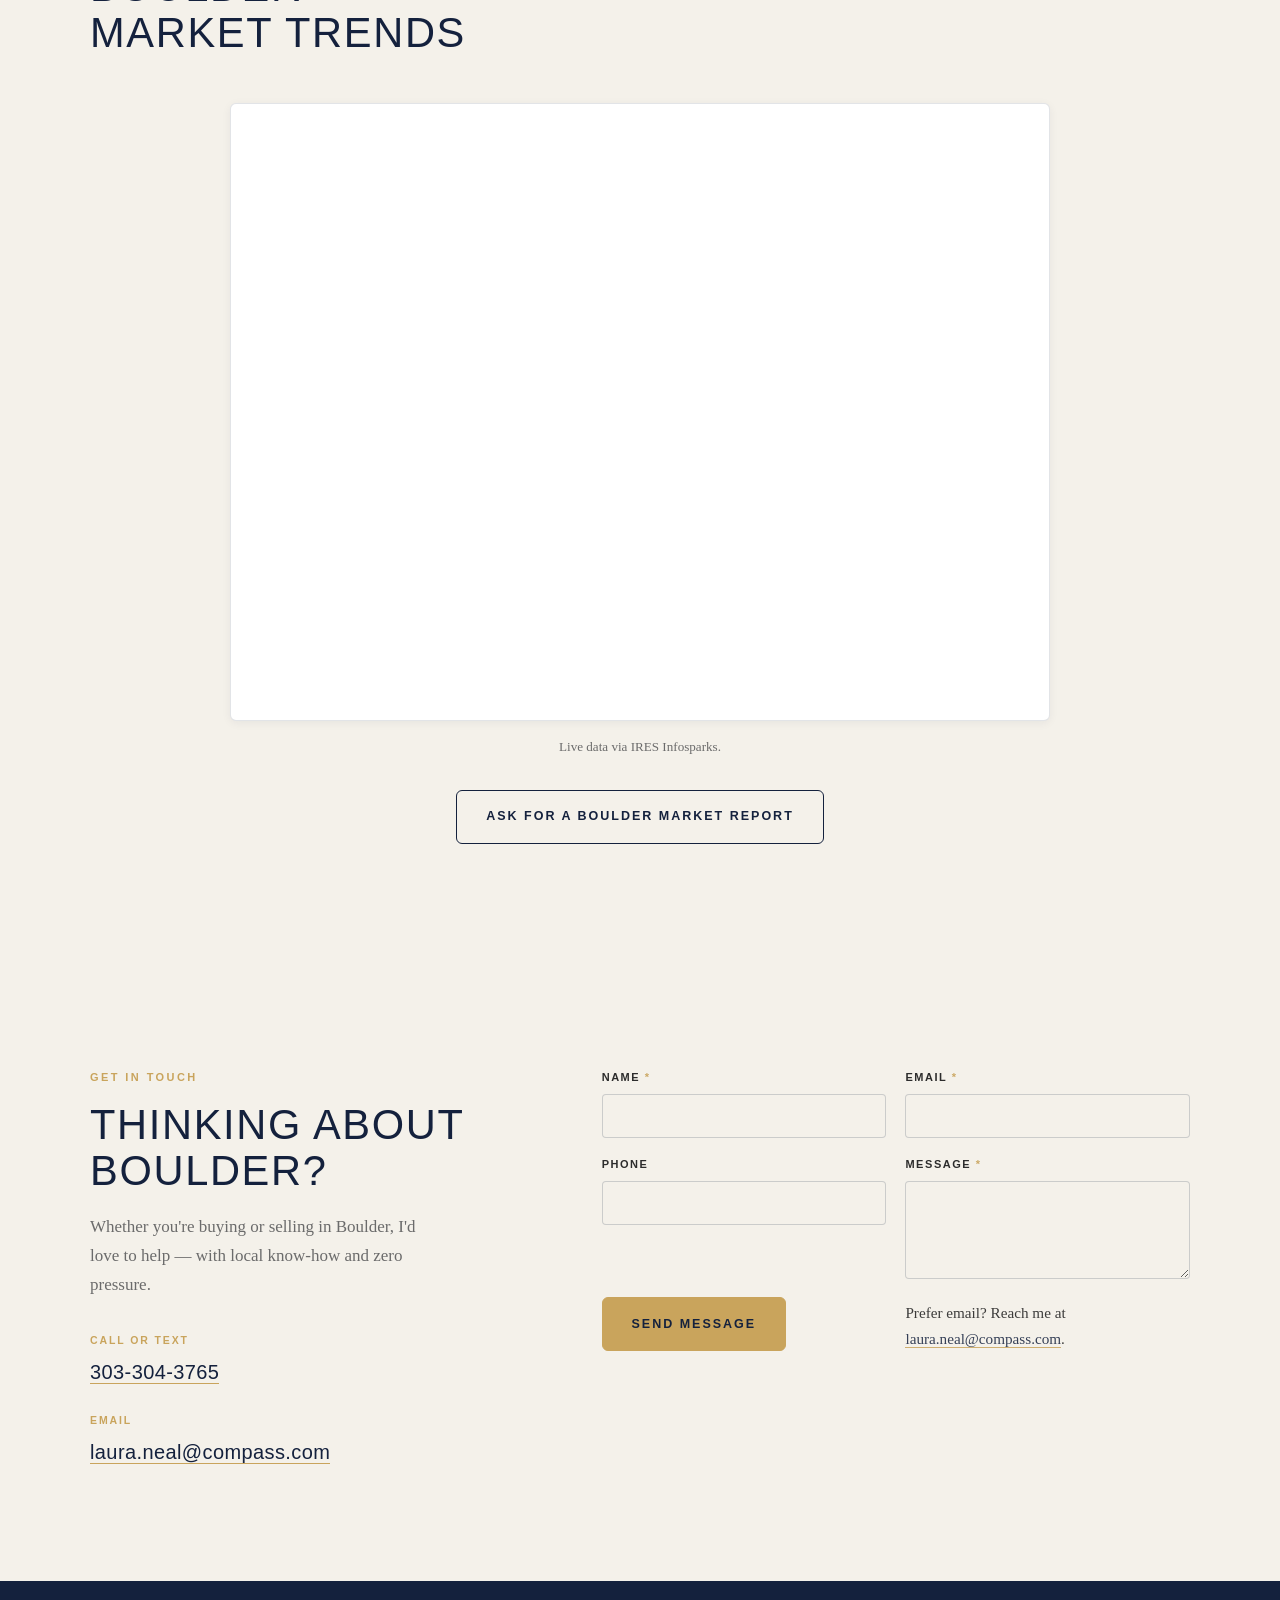
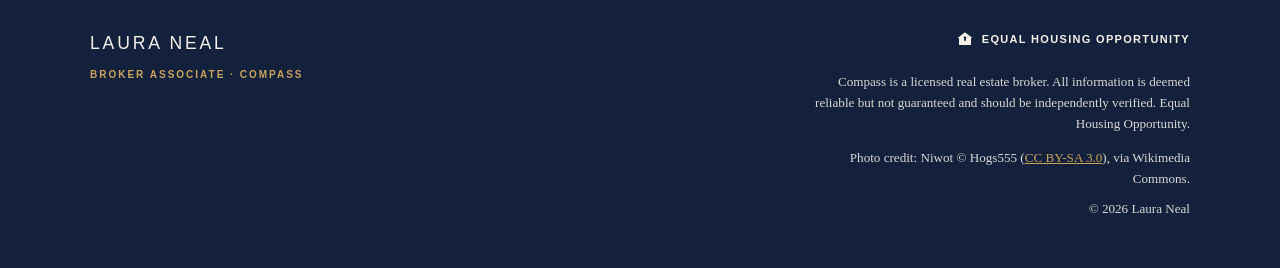
==== commit 09df35cd: "feat: use Laura's own St. Vrain Creek photo for Lyons; drop Lyons credit Replaces the CC-BY Lyons st" ====
--- a/boulder.html
+++ b/boulder.html
@@ -39,7 +39,7 @@
           <li><a href="index.html#reviews">Reviews</a></li>
           <li><a href="#contact">Contact</a></li>
         </ul>
-        <a class="btn btn-sm nav-cta" href="https://www.compass.com/agents/laura-neal/" target="_blank" rel="noopener">Search Listings</a>
+        <a class="btn btn-sm nav-cta" href="search.html">Search Listings</a>
       </nav>
       <button class="nav-toggle" aria-label="Menu" aria-expanded="false" aria-controls="primary-nav">
         <span class="nav-toggle-bar"></span><span class="nav-toggle-bar"></span><span class="nav-toggle-bar"></span>
@@ -144,7 +144,7 @@
           </span>
         </p>
         <p class="footer-fine">Compass is a licensed real estate broker. All information is deemed reliable but not guaranteed and should be independently verified. Equal Housing Opportunity.</p>
-        <p class="footer-fine footer-credit">Photo credits: Niwot © Hogs555 and Lyons © Billy Hathorn (<a href="https://creativecommons.org/licenses/by-sa/3.0/" target="_blank" rel="noopener">CC BY-SA 3.0</a>), via Wikimedia Commons.</p>
+        <p class="footer-fine footer-credit">Photo credit: Niwot © Hogs555 (<a href="https://creativecommons.org/licenses/by-sa/3.0/" target="_blank" rel="noopener">CC BY-SA 3.0</a>), via Wikimedia Commons.</p>
         <p class="footer-copy">© 2026 Laura Neal</p>
       </div>
     </div>
--- a/css/styles.css
+++ b/css/styles.css
@@ -511,6 +511,28 @@
   font-size:12.5px; font-weight:600; color:var(--navy);
 }
 .chart-placeholder-note { color:var(--muted); font-size:.92rem; }
+
+/* =====================================================================
+   SEARCH PAGE (search.html — IRES ColoProperty frame)
+   ===================================================================== */
+.search-intro { padding-block:clamp(.9rem,2vw,1.35rem); }
+.search-intro .section-title { font-size:clamp(1.5rem,3vw,2rem); }
+.search-lead { color:rgba(244,241,234,.85); margin-top:.45rem; max-width:70ch; font-size:.95rem; }
+.search-lead a { color:var(--gold); text-decoration:underline; text-underline-offset:2px; }
+.idx-section { padding:0; }
+.idx-hint {
+  display:flex; align-items:center; justify-content:center; gap:.5rem; text-align:center;
+  color:var(--muted); font-family:var(--font-head); font-size:12.5px; letter-spacing:.04em;
+  padding-block:.9rem;
+}
+.idx-hint-icon { color:var(--gold); flex:none; }
+.idx-hint strong { color:var(--navy); font-weight:600; }
+.idx-frame { width:100%; background:var(--cream); }
+.idx-frame iframe {
+  display:block; width:100%; border:0;
+  height:calc(100vh - 170px); min-height:760px;
+}
+.idx-note { display:block; color:var(--muted); font-size:.8rem; padding-block:1.1rem 2.5rem; }
 
 /* =====================================================================
    RESPONSIVE
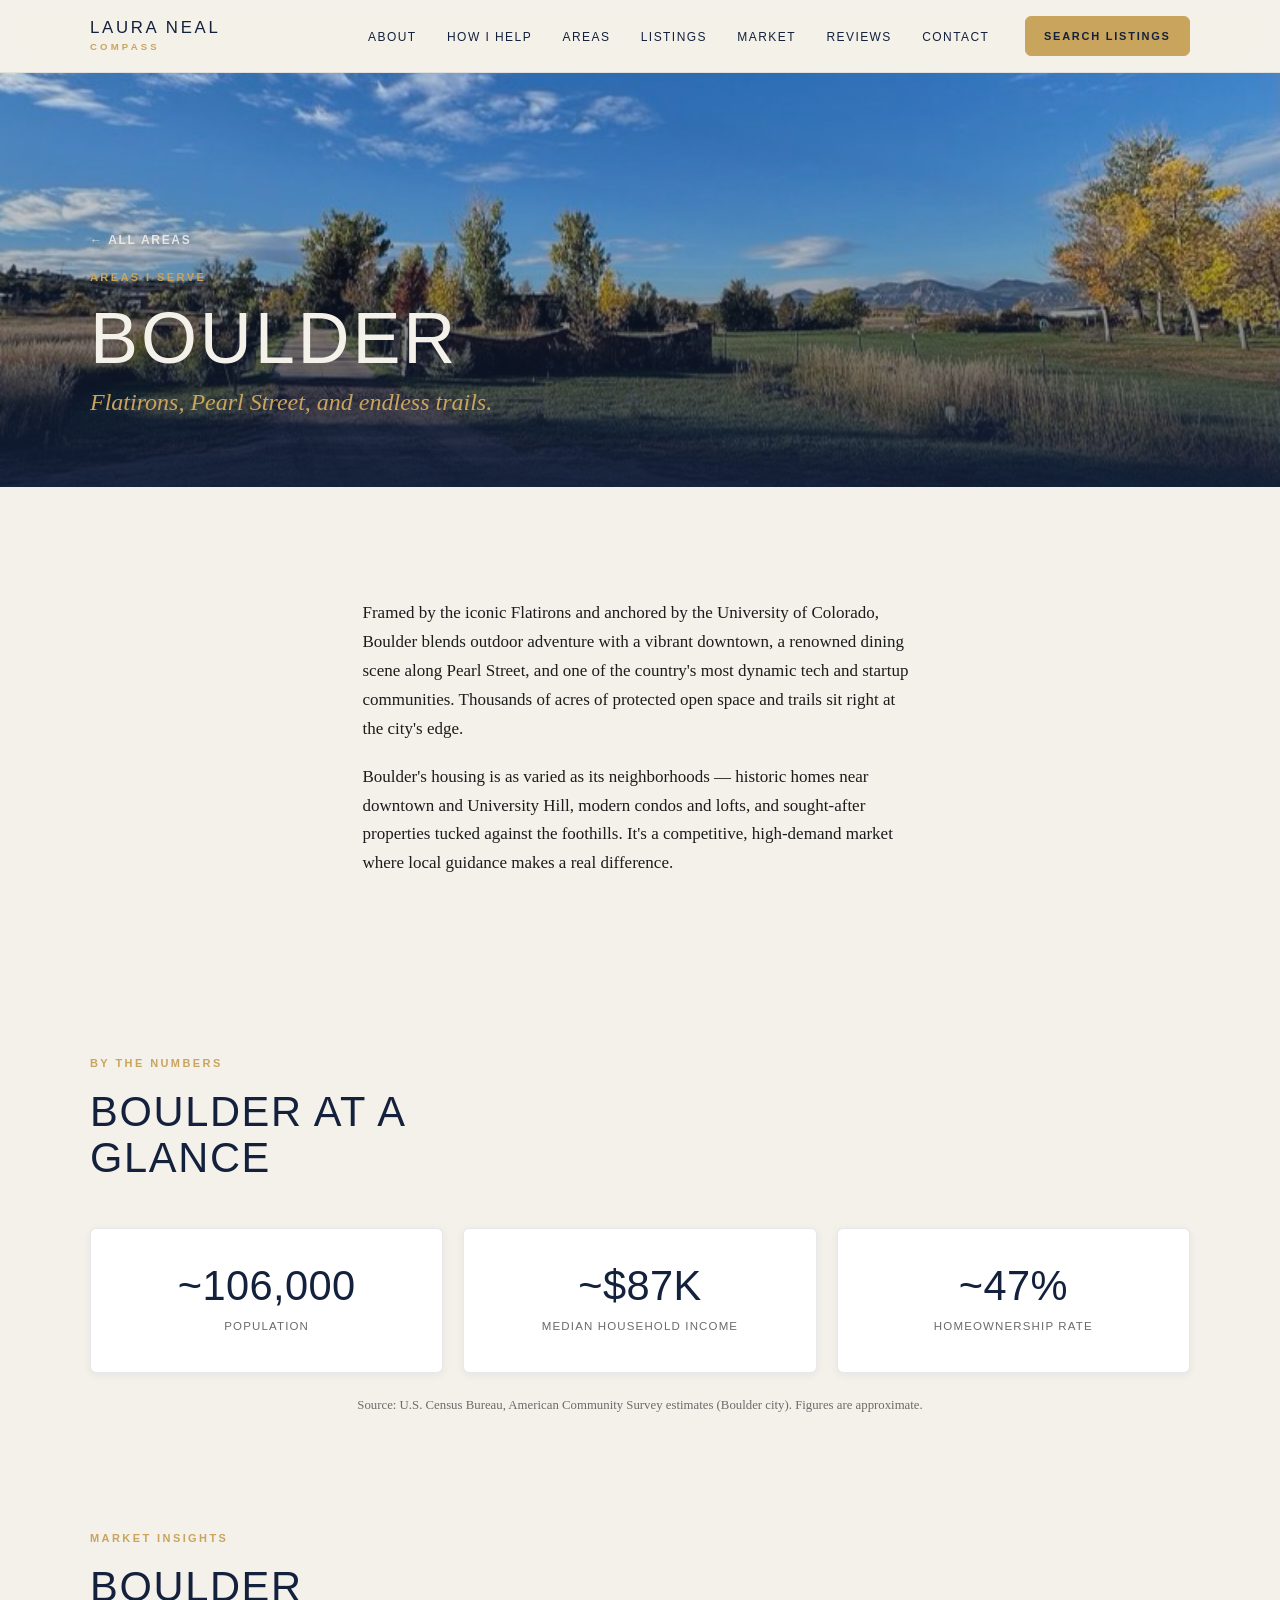
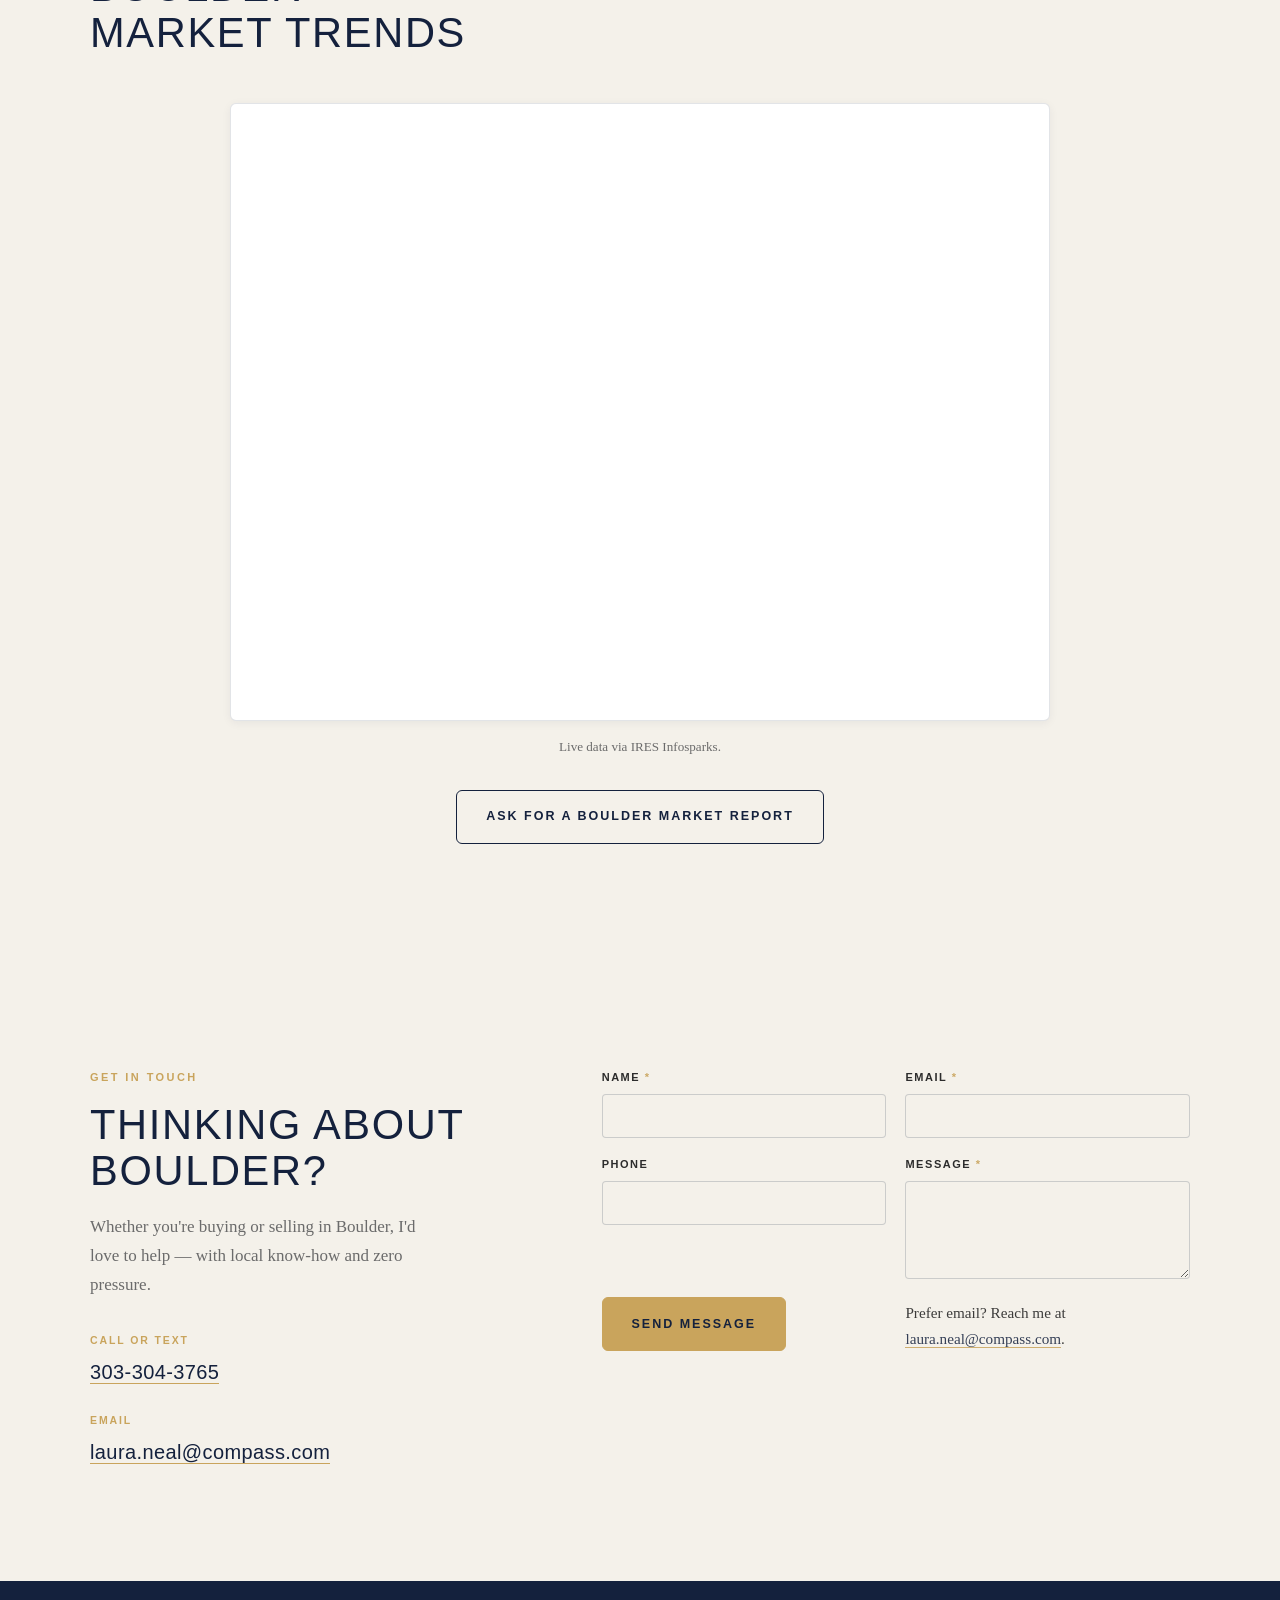
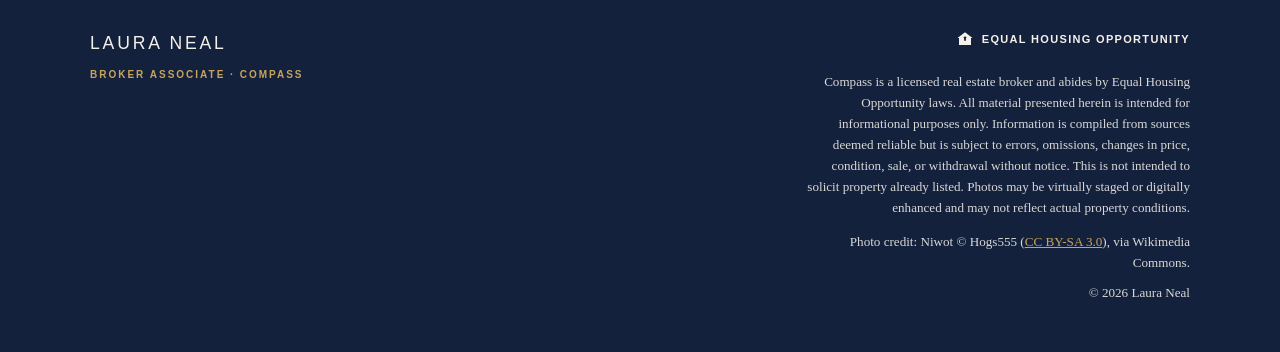
==== commit a20cdfe2: "compliance: use Compass official standard disclaimer in footer Replaces placeholder disclaimer with " ====
--- a/boulder.html
+++ b/boulder.html
@@ -143,7 +143,7 @@
             Equal Housing Opportunity
           </span>
         </p>
-        <p class="footer-fine">Compass is a licensed real estate broker. All information is deemed reliable but not guaranteed and should be independently verified. Equal Housing Opportunity.</p>
+        <p class="footer-fine">Compass is a licensed real estate broker and abides by Equal Housing Opportunity laws. All material presented herein is intended for informational purposes only. Information is compiled from sources deemed reliable but is subject to errors, omissions, changes in price, condition, sale, or withdrawal without notice. This is not intended to solicit property already listed. Photos may be virtually staged or digitally enhanced and may not reflect actual property conditions.</p>
         <p class="footer-fine footer-credit">Photo credit: Niwot © Hogs555 (<a href="https://creativecommons.org/licenses/by-sa/3.0/" target="_blank" rel="noopener">CC BY-SA 3.0</a>), via Wikimedia Commons.</p>
         <p class="footer-copy">© 2026 Laura Neal</p>
       </div>
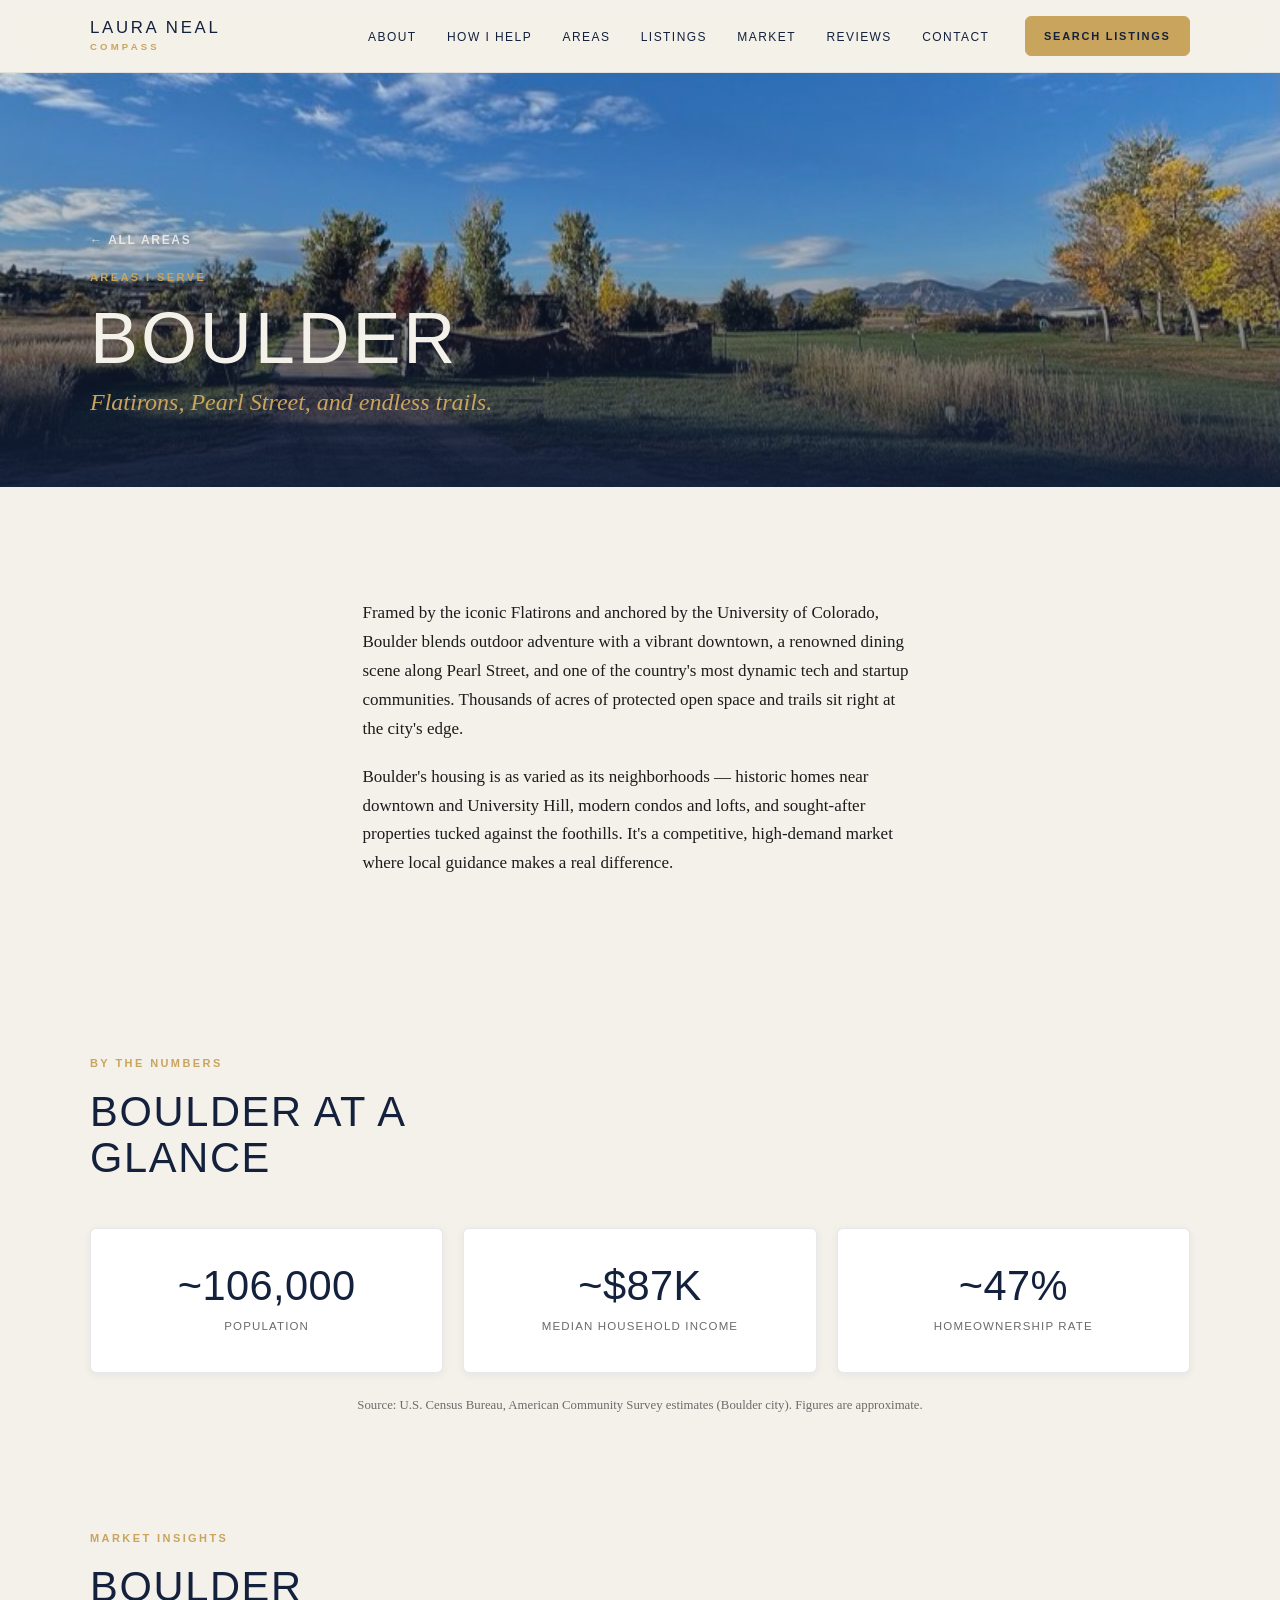
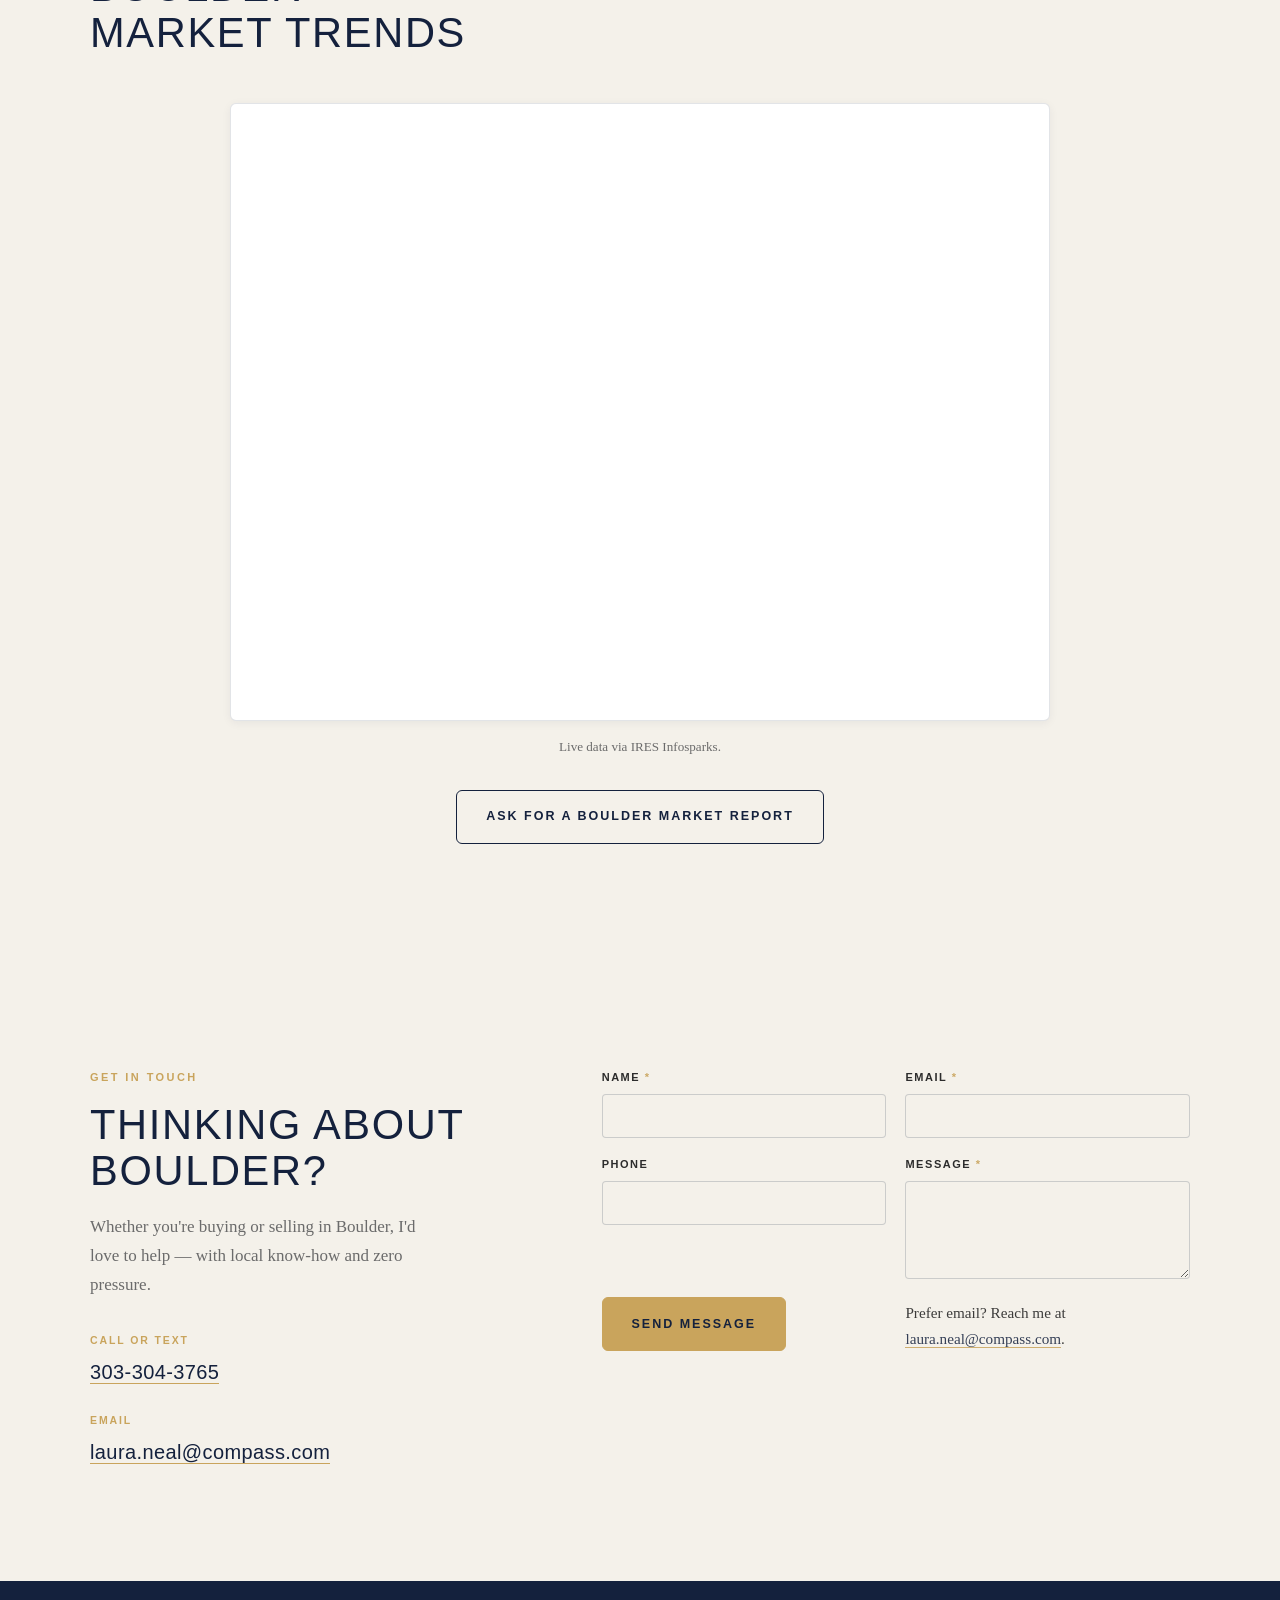
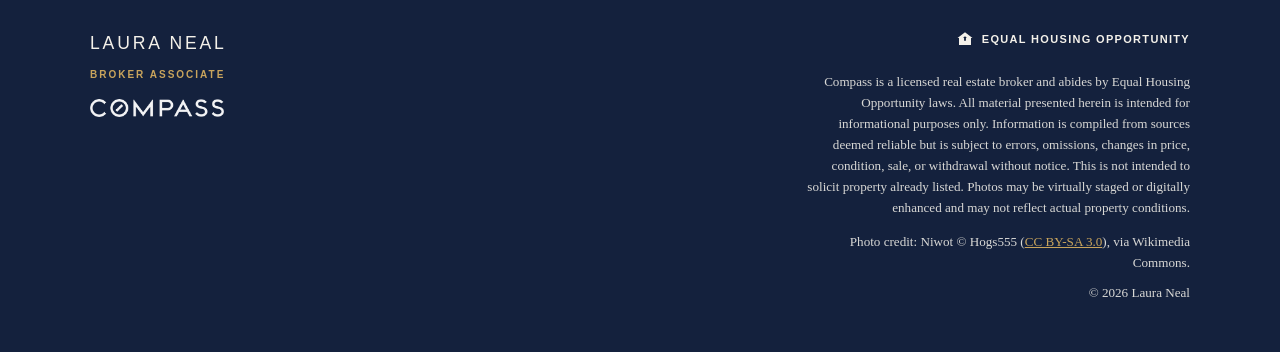
==== commit 3a9f9dd4: "feat: add official Compass logo to footer White Compass wordmark on the navy footer (and black versi" ====
--- a/boulder.html
+++ b/boulder.html
@@ -132,7 +132,8 @@
     <div class="container footer-inner">
       <div class="footer-brand">
         <span class="footer-name">Laura Neal</span>
-        <span class="footer-title">Broker Associate · Compass</span>
+        <span class="footer-title">Broker Associate</span>
+        <img class="footer-compass" src="assets/compass-white.png" alt="Compass" width="134" height="18">
       </div>
       <div class="footer-meta">
         <p class="footer-disclosure">
--- a/css/styles.css
+++ b/css/styles.css
@@ -450,6 +450,7 @@
 /* Opacity bumped to .88 so cream-on-navy fine print clears WCAG AA at this size. */
 .footer-fine { font-size:.82rem; color:rgba(244,241,234,.88); line-height:1.6; margin-top:.8rem; }
 .footer-copy { font-size:.82rem; color:rgba(244,241,234,.88); margin-top:.6rem; }
+.footer-compass { display:block; height:18px; width:auto; margin-top:.7rem; opacity:.95; }
 
 /* =====================================================================
    AREA PAGES (niwot.html, boulder.html, lyons.html, longmont.html)
